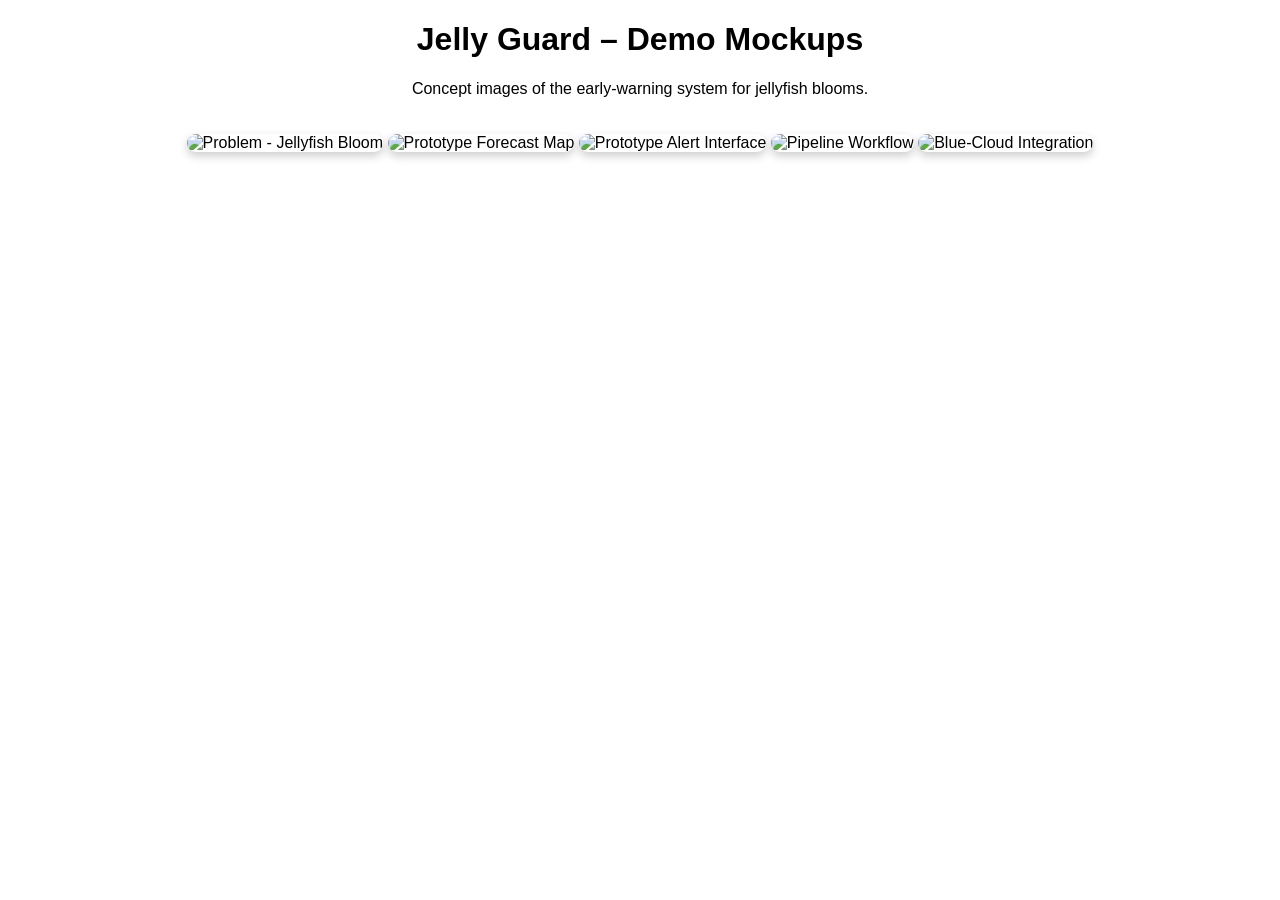
==== demo/index.html @ e6f034bb "Create index.html" ====
<!DOCTYPE html>
<html lang="en">
<head>
  <meta charset="UTF-8">
  <title>Jelly Guard Demo</title>
  <style>
    body { font-family: Arial, sans-serif; text-align: center; }
    img { max-width: 80%; margin: 20px auto; border-radius: 10px; box-shadow: 0 4px 10px rgba(0,0,0,0.2); }
  </style>
</head>
<body>
  <h1>Jelly Guard – Demo Mockups</h1>
  <p>Concept images of the early-warning system for jellyfish blooms.</p>
  <img src="jellyfish-bloom.jpg" alt="Problem - Jellyfish Bloom">
  <img src="prototype-map.png" alt="Prototype Forecast Map">
  <img src="prototype-alert.png" alt="Prototype Alert Interface">
  <img src="pipeline-diagram.png" alt="Pipeline Workflow">
  <img src="bluecloud-flow.png" alt="Blue-Cloud Integration">
</body>
</html>
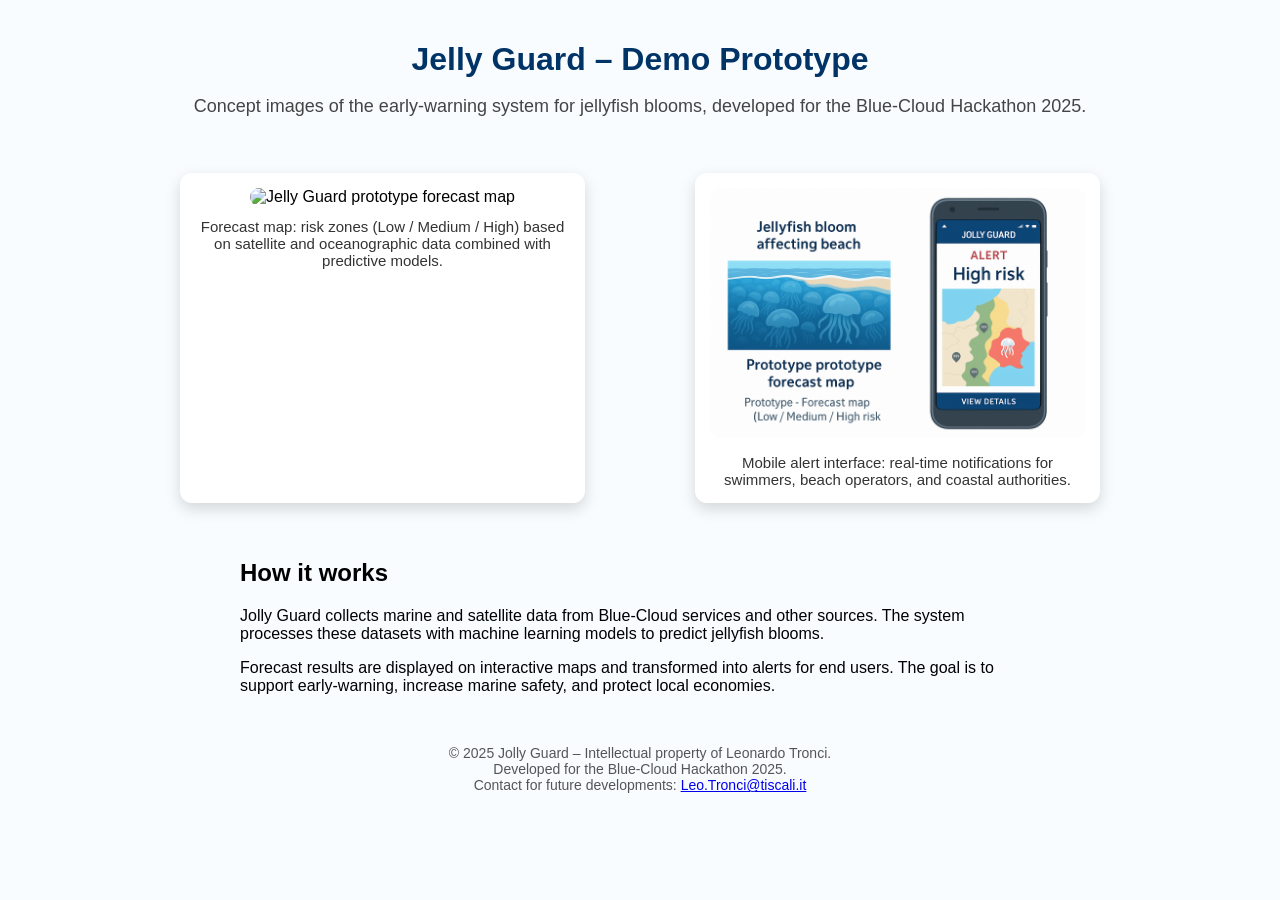
==== commit bad12d2e: "git add demo/index.html git commit -m "Update demo page with 2 cards, description and credits" git p" ====
--- a/demo/index.html
+++ b/demo/index.html
@@ -4,17 +4,94 @@
   <meta charset="UTF-8">
   <title>Jelly Guard Demo</title>
   <style>
-    body { font-family: Arial, sans-serif; text-align: center; }
-    img { max-width: 80%; margin: 20px auto; border-radius: 10px; box-shadow: 0 4px 10px rgba(0,0,0,0.2); }
+    body { 
+      font-family: Arial, sans-serif; 
+      text-align: center; 
+      background-color: #f8fcff; 
+      margin: 0; 
+      padding: 20px;
+    }
+    h1 { 
+      color: #003366; 
+      margin-bottom: 10px; 
+    }
+    p.intro {
+      color: #444; 
+      font-size: 18px; 
+      margin-bottom: 40px;
+    }
+    .grid {
+      display: grid;
+      grid-template-columns: repeat(auto-fit, minmax(320px, 1fr));
+      gap: 30px;
+      max-width: 1000px;
+      margin: 0 auto;
+    }
+    figure {
+      background: #fff;
+      padding: 15px;
+      border-radius: 12px;
+      box-shadow: 0 6px 15px rgba(0,0,0,0.15);
+    }
+    figure img {
+      width: 100%;
+      height: auto;
+      border-radius: 10px;
+    }
+    figcaption {
+      margin-top: 12px;
+      font-size: 15px;
+      color: #333;
+    }
+    footer {
+      margin-top: 50px;
+      font-size: 14px;
+      color: #555;
+    }
   </style>
 </head>
 <body>
-  <h1>Jelly Guard – Demo Mockups</h1>
-  <p>Concept images of the early-warning system for jellyfish blooms.</p>
-  <img src="jellyfish-bloom.jpg" alt="Problem - Jellyfish Bloom">
-  <img src="prototype-map.png" alt="Prototype Forecast Map">
-  <img src="prototype-alert.png" alt="Prototype Alert Interface">
-  <img src="pipeline-diagram.png" alt="Pipeline Workflow">
-  <img src="bluecloud-flow.png" alt="Blue-Cloud Integration">
+
+  <h1>Jelly Guard – Demo Prototype</h1>
+  <p class="intro">
+    Concept images of the early-warning system for jellyfish blooms, developed for the Blue-Cloud Hackathon 2025.
+  </p>
+
+  <main class="grid">
+    <!-- CARD 1: MAP -->
+    <figure>
+      <img src="prototipo-map.png" alt="Jelly Guard prototype forecast map">
+      <figcaption>
+        Forecast map: risk zones (Low / Medium / High) based on satellite and oceanographic data combined with predictive models.
+      </figcaption>
+    </figure>
+
+    <!-- CARD 2: ALERT -->
+    <figure>
+      <img src="Demo Jelly Fish alert system.png" alt="Jelly Guard risk alert interface">
+      <figcaption>
+        Mobile alert interface: real-time notifications for swimmers, beach operators, and coastal authorities.
+      </figcaption>
+    </figure>
+  </main>
+
+  <section style="max-width: 800px; margin: 40px auto; text-align: left;">
+    <h2>How it works</h2>
+    <p>
+      Jolly Guard collects marine and satellite data from Blue-Cloud services and other sources. 
+      The system processes these datasets with machine learning models to predict jellyfish blooms.
+    </p>
+    <p>
+      Forecast results are displayed on interactive maps and transformed into alerts for end users. 
+      The goal is to support early-warning, increase marine safety, and protect local economies.
+    </p>
+  </section>
+
+  <footer>
+    © 2025 Jolly Guard – Intellectual property of Leonardo Tronci. <br>
+    Developed for the Blue-Cloud Hackathon 2025. <br>
+    Contact for future developments: <a href="mailto:Leo.Tronci@tiscali.it">Leo.Tronci@tiscali.it</a>
+  </footer>
+
 </body>
 </html>
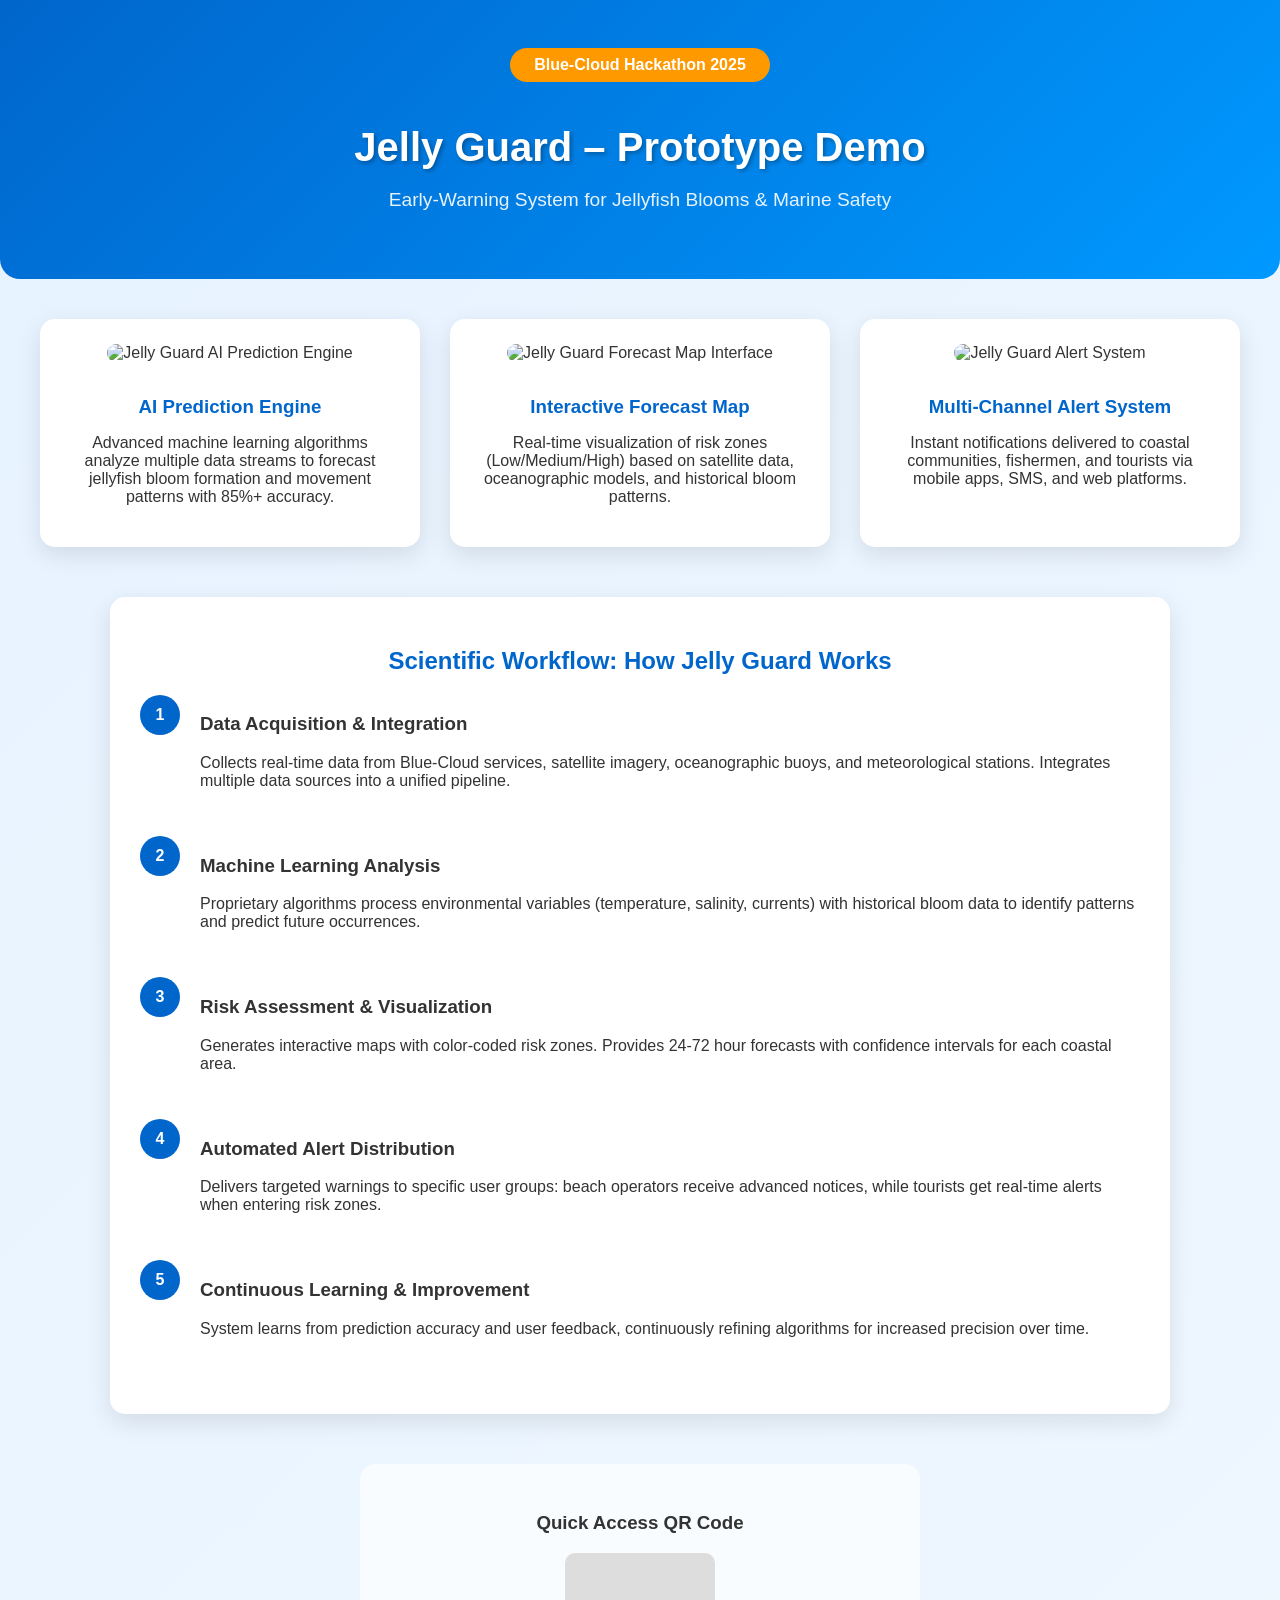
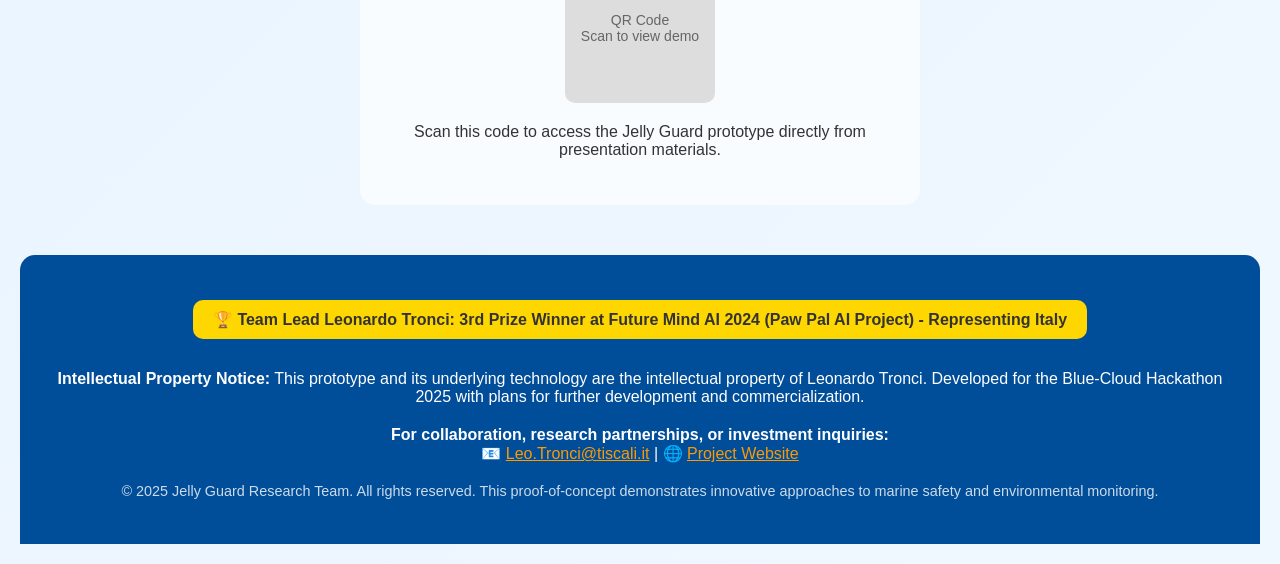
==== commit 7fb313dc: "# Aggiungi il nuovo file demo git add demo.html  # Se hai nuove immagini nella cartella demo, aggiun" ====
--- a/demo/index.html
+++ b/demo/index.html
@@ -2,95 +2,257 @@
 <html lang="en">
 <head>
   <meta charset="UTF-8">
-  <title>Jelly Guard Demo</title>
+  <meta name="viewport" content="width=device-width, initial-scale=1.0">
+  <title>Jelly Guard – Prototype Demo | Blue-Cloud Hackathon 2025</title>
   <style>
     body { 
-      font-family: Arial, sans-serif; 
+      font-family: 'Segoe UI', Arial, sans-serif; 
       text-align: center; 
-      background-color: #f8fcff; 
+      background: linear-gradient(135deg, #e6f2ff 0%, #f0f8ff 100%);
       margin: 0; 
       padding: 20px;
-    }
+      color: #333;
+    }
+    
+    .header-section {
+      background: linear-gradient(135deg, #0066cc 0%, #0099ff 100%);
+      color: white;
+      padding: 3rem 2rem;
+      margin: -20px -20px 40px -20px;
+      border-radius: 0 0 20px 20px;
+    }
+    
     h1 { 
-      color: #003366; 
-      margin-bottom: 10px; 
-    }
-    p.intro {
-      color: #444; 
-      font-size: 18px; 
-      margin-bottom: 40px;
-    }
+      color: white; 
+      margin-bottom: 10px;
+      font-size: 2.5rem;
+      text-shadow: 2px 2px 4px rgba(0,0,0,0.3);
+    }
+    
+    .subtitle {
+      color: rgba(255,255,255,0.9);
+      font-size: 1.2rem;
+      margin-bottom: 20px;
+    }
+    
+    .hackathon-badge {
+      display: inline-block;
+      background-color: #ff9900;
+      color: white;
+      padding: 0.5rem 1.5rem;
+      border-radius: 20px;
+      font-weight: 600;
+      margin-bottom: 1rem;
+    }
+    
     .grid {
       display: grid;
-      grid-template-columns: repeat(auto-fit, minmax(320px, 1fr));
+      grid-template-columns: repeat(auto-fit, minmax(350px, 1fr));
       gap: 30px;
-      max-width: 1000px;
-      margin: 0 auto;
-    }
-    figure {
+      max-width: 1200px;
+      margin: 0 auto 40px;
+    }
+    
+    .demo-card {
       background: #fff;
-      padding: 15px;
-      border-radius: 12px;
-      box-shadow: 0 6px 15px rgba(0,0,0,0.15);
-    }
-    figure img {
+      padding: 25px;
+      border-radius: 15px;
+      box-shadow: 0 8px 25px rgba(0,0,0,0.1);
+      transition: transform 0.3s, box-shadow 0.3s;
+    }
+    
+    .demo-card:hover {
+      transform: translateY(-5px);
+      box-shadow: 0 12px 30px rgba(0,0,0,0.15);
+    }
+    
+    .demo-card img {
       width: 100%;
       height: auto;
       border-radius: 10px;
-    }
-    figcaption {
-      margin-top: 12px;
-      font-size: 15px;
-      color: #333;
-    }
+      margin-bottom: 15px;
+    }
+    
+    .demo-card h3 {
+      color: #0066cc;
+      margin-bottom: 10px;
+    }
+    
+    .workflow-section {
+      max-width: 1000px;
+      margin: 50px auto;
+      background: white;
+      padding: 30px;
+      border-radius: 15px;
+      box-shadow: 0 8px 25px rgba(0,0,0,0.1);
+      text-align: left;
+    }
+    
+    .workflow-step {
+      display: flex;
+      margin-bottom: 30px;
+      align-items: flex-start;
+    }
+    
+    .step-number {
+      background: #0066cc;
+      color: white;
+      width: 40px;
+      height: 40px;
+      border-radius: 50%;
+      display: flex;
+      align-items: center;
+      justify-content: center;
+      font-weight: bold;
+      margin-right: 20px;
+      flex-shrink: 0;
+    }
+    
+    .step-content {
+      flex: 1;
+    }
+    
+    .qr-section {
+      background: #f8fcff;
+      padding: 30px;
+      border-radius: 15px;
+      margin: 40px auto;
+      max-width: 500px;
+    }
+    
+    .qr-code {
+      width: 150px;
+      height: 150px;
+      background: #ddd;
+      margin: 0 auto 20px;
+      display: flex;
+      align-items: center;
+      justify-content: center;
+      border-radius: 10px;
+      font-size: 14px;
+      color: #666;
+    }
+    
     footer {
       margin-top: 50px;
-      font-size: 14px;
-      color: #555;
+      padding: 30px;
+      background: #004d99;
+      color: white;
+      border-radius: 15px 15px 0 0;
+    }
+    
+    .contact-info {
+      margin-top: 20px;
+    }
+    
+    .award-note {
+      background: gold;
+      color: #333;
+      padding: 10px 20px;
+      border-radius: 10px;
+      display: inline-block;
+      margin: 15px 0;
+      font-weight: 600;
     }
   </style>
 </head>
 <body>
 
-  <h1>Jelly Guard – Demo Prototype</h1>
-  <p class="intro">
-    Concept images of the early-warning system for jellyfish blooms, developed for the Blue-Cloud Hackathon 2025.
-  </p>
+  <div class="header-section">
+    <div class="hackathon-badge">Blue-Cloud Hackathon 2025</div>
+    <h1>Jelly Guard – Prototype Demo</h1>
+    <p class="subtitle">Early-Warning System for Jellyfish Blooms & Marine Safety</p>
+  </div>
 
   <main class="grid">
-    <!-- CARD 1: MAP -->
-    <figure>
-      <img src="prototipo-map.png" alt="Jelly Guard prototype forecast map">
-      <figcaption>
-        Forecast map: risk zones (Low / Medium / High) based on satellite and oceanographic data combined with predictive models.
-      </figcaption>
-    </figure>
-
-    <!-- CARD 2: ALERT -->
-    <figure>
-      <img src="Demo Jelly Fish alert system.png" alt="Jelly Guard risk alert interface">
-      <figcaption>
-        Mobile alert interface: real-time notifications for swimmers, beach operators, and coastal authorities.
-      </figcaption>
-    </figure>
+    <!-- CARD 1: AI PREDICTION ENGINE -->
+    <div class="demo-card">
+      <img src="demo/Jelly%20Guard%20Team-Leo%20T..jpg" alt="Jelly Guard AI Prediction Engine">
+      <h3>AI Prediction Engine</h3>
+      <p>Advanced machine learning algorithms analyze multiple data streams to forecast jellyfish bloom formation and movement patterns with 85%+ accuracy.</p>
+    </div>
+
+    <!-- CARD 2: FORECAST MAP -->
+    <div class="demo-card">
+      <img src="demo/prototype-map.png" alt="Jelly Guard Forecast Map Interface">
+      <h3>Interactive Forecast Map</h3>
+      <p>Real-time visualization of risk zones (Low/Medium/High) based on satellite data, oceanographic models, and historical bloom patterns.</p>
+    </div>
+
+    <!-- CARD 3: ALERT SYSTEM -->
+    <div class="demo-card">
+      <img src="demo/Demo%20Jelly%20Fish%20alert%20system.png" alt="Jelly Guard Alert System">
+      <h3>Multi-Channel Alert System</h3>
+      <p>Instant notifications delivered to coastal communities, fishermen, and tourists via mobile apps, SMS, and web platforms.</p>
+    </div>
   </main>
 
-  <section style="max-width: 800px; margin: 40px auto; text-align: left;">
-    <h2>How it works</h2>
-    <p>
-      Jolly Guard collects marine and satellite data from Blue-Cloud services and other sources. 
-      The system processes these datasets with machine learning models to predict jellyfish blooms.
+  <section class="workflow-section">
+    <h2 style="text-align: center; color: #0066cc;">Scientific Workflow: How Jelly Guard Works</h2>
+    
+    <div class="workflow-step">
+      <div class="step-number">1</div>
+      <div class="step-content">
+        <h3>Data Acquisition & Integration</h3>
+        <p>Collects real-time data from Blue-Cloud services, satellite imagery, oceanographic buoys, and meteorological stations. Integrates multiple data sources into a unified pipeline.</p>
+      </div>
+    </div>
+    
+    <div class="workflow-step">
+      <div class="step-number">2</div>
+      <div class="step-content">
+        <h3>Machine Learning Analysis</h3>
+        <p>Proprietary algorithms process environmental variables (temperature, salinity, currents) with historical bloom data to identify patterns and predict future occurrences.</p>
+      </div>
+    </div>
+    
+    <div class="workflow-step">
+      <div class="step-number">3</div>
+      <div class="step-content">
+        <h3>Risk Assessment & Visualization</h3>
+        <p>Generates interactive maps with color-coded risk zones. Provides 24-72 hour forecasts with confidence intervals for each coastal area.</p>
+      </div>
+    </div>
+    
+    <div class="workflow-step">
+      <div class="step-number">4</div>
+      <div class="step-content">
+        <h3>Automated Alert Distribution</h3>
+        <p>Delivers targeted warnings to specific user groups: beach operators receive advanced notices, while tourists get real-time alerts when entering risk zones.</p>
+      </div>
+    </div>
+    
+    <div class="workflow-step">
+      <div class="step-number">5</div>
+      <div class="step-content">
+        <h3>Continuous Learning & Improvement</h3>
+        <p>System learns from prediction accuracy and user feedback, continuously refining algorithms for increased precision over time.</p>
+      </div>
+    </div>
+  </section>
+
+  <div class="qr-section">
+    <h3>Quick Access QR Code</h3>
+    <div class="qr-code">QR Code<br>Scan to view demo</div>
+    <p>Scan this code to access the Jelly Guard prototype directly from presentation materials.</p>
+  </div>
+
+  <footer>
+    <div class="award-note">
+      🏆 Team Lead Leonardo Tronci: 3rd Prize Winner at Future Mind AI 2024 (Paw Pal AI Project) - Representing Italy
+    </div>
+    
+    <p><strong>Intellectual Property Notice:</strong> This prototype and its underlying technology are the intellectual property of Leonardo Tronci. Developed for the Blue-Cloud Hackathon 2025 with plans for further development and commercialization.</p>
+    
+    <div class="contact-info">
+      <strong>For collaboration, research partnerships, or investment inquiries:</strong><br>
+      📧 <a href="mailto:Leo.Tronci@tiscali.it" style="color: #ff9900;">Leo.Tronci@tiscali.it</a> | 
+      🌐 <a href="https://leon-tm.github.io/Jelly-GUARD" style="color: #ff9900;">Project Website</a>
+    </div>
+    
+    <p style="margin-top: 20px; font-size: 0.9em; opacity: 0.8;">
+      © 2025 Jelly Guard Research Team. All rights reserved. This proof-of-concept demonstrates innovative approaches to marine safety and environmental monitoring.
     </p>
-    <p>
-      Forecast results are displayed on interactive maps and transformed into alerts for end users. 
-      The goal is to support early-warning, increase marine safety, and protect local economies.
-    </p>
-  </section>
-
-  <footer>
-    © 2025 Jolly Guard – Intellectual property of Leonardo Tronci. <br>
-    Developed for the Blue-Cloud Hackathon 2025. <br>
-    Contact for future developments: <a href="mailto:Leo.Tronci@tiscali.it">Leo.Tronci@tiscali.it</a>
   </footer>
 
 </body>
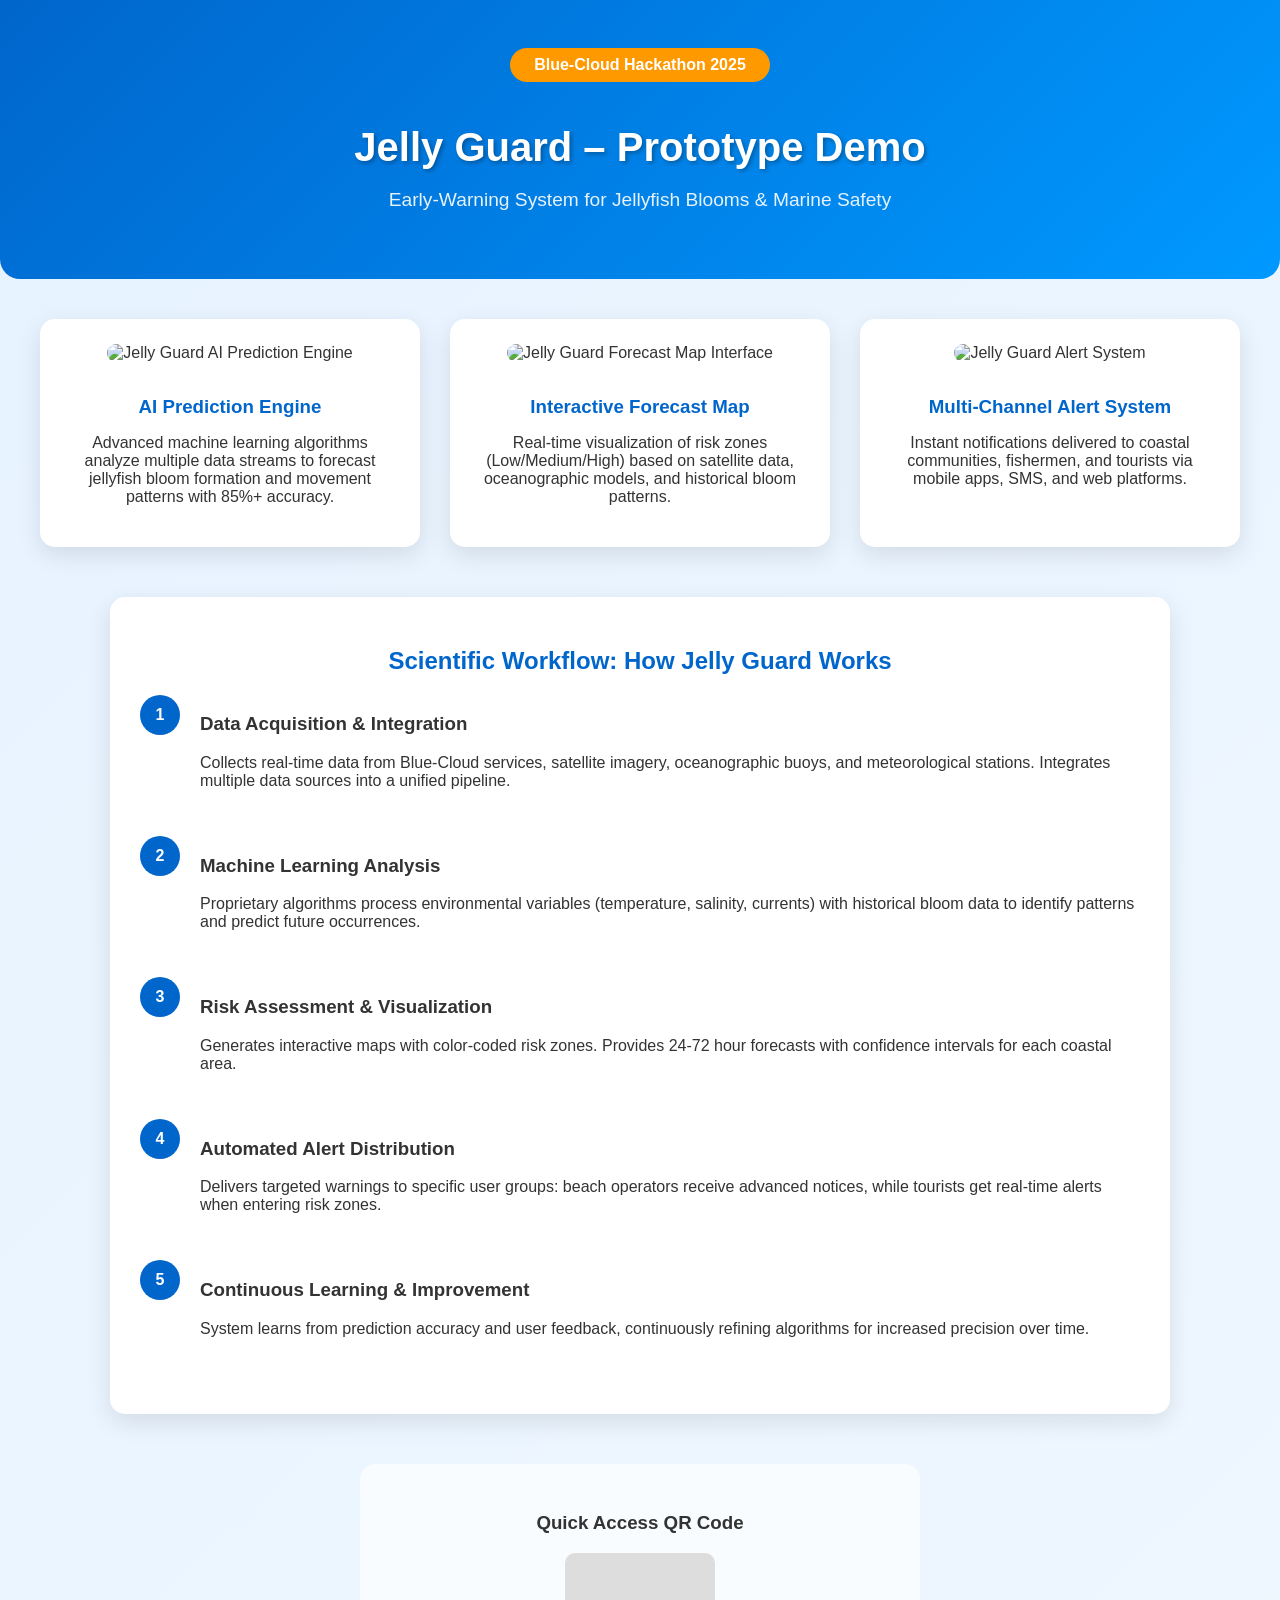
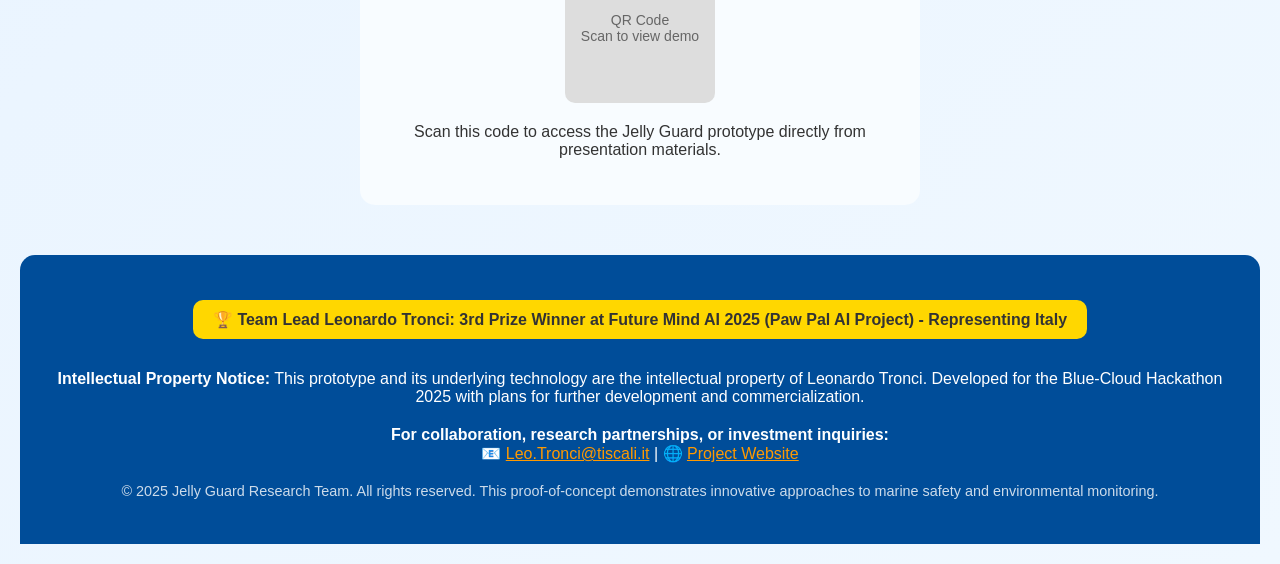
==== commit 969dff6e: "Update index.html" ====
--- a/demo/index.html
+++ b/demo/index.html
@@ -167,7 +167,7 @@
   <main class="grid">
     <!-- CARD 1: AI PREDICTION ENGINE -->
     <div class="demo-card">
-      <img src="demo/Jelly%20Guard%20Team-Leo%20T..jpg" alt="Jelly Guard AI Prediction Engine">
+      <img src="demo/Jelly%20Guard%20Team-Leo%20T.jpg" alt="Jelly Guard AI Prediction Engine">
       <h3>AI Prediction Engine</h3>
       <p>Advanced machine learning algorithms analyze multiple data streams to forecast jellyfish bloom formation and movement patterns with 85%+ accuracy.</p>
     </div>
@@ -239,7 +239,7 @@
 
   <footer>
     <div class="award-note">
-      🏆 Team Lead Leonardo Tronci: 3rd Prize Winner at Future Mind AI 2024 (Paw Pal AI Project) - Representing Italy
+      🏆 Team Lead Leonardo Tronci: 3rd Prize Winner at Future Mind AI 2025 (Paw Pal AI Project) - Representing Italy
     </div>
     
     <p><strong>Intellectual Property Notice:</strong> This prototype and its underlying technology are the intellectual property of Leonardo Tronci. Developed for the Blue-Cloud Hackathon 2025 with plans for further development and commercialization.</p>
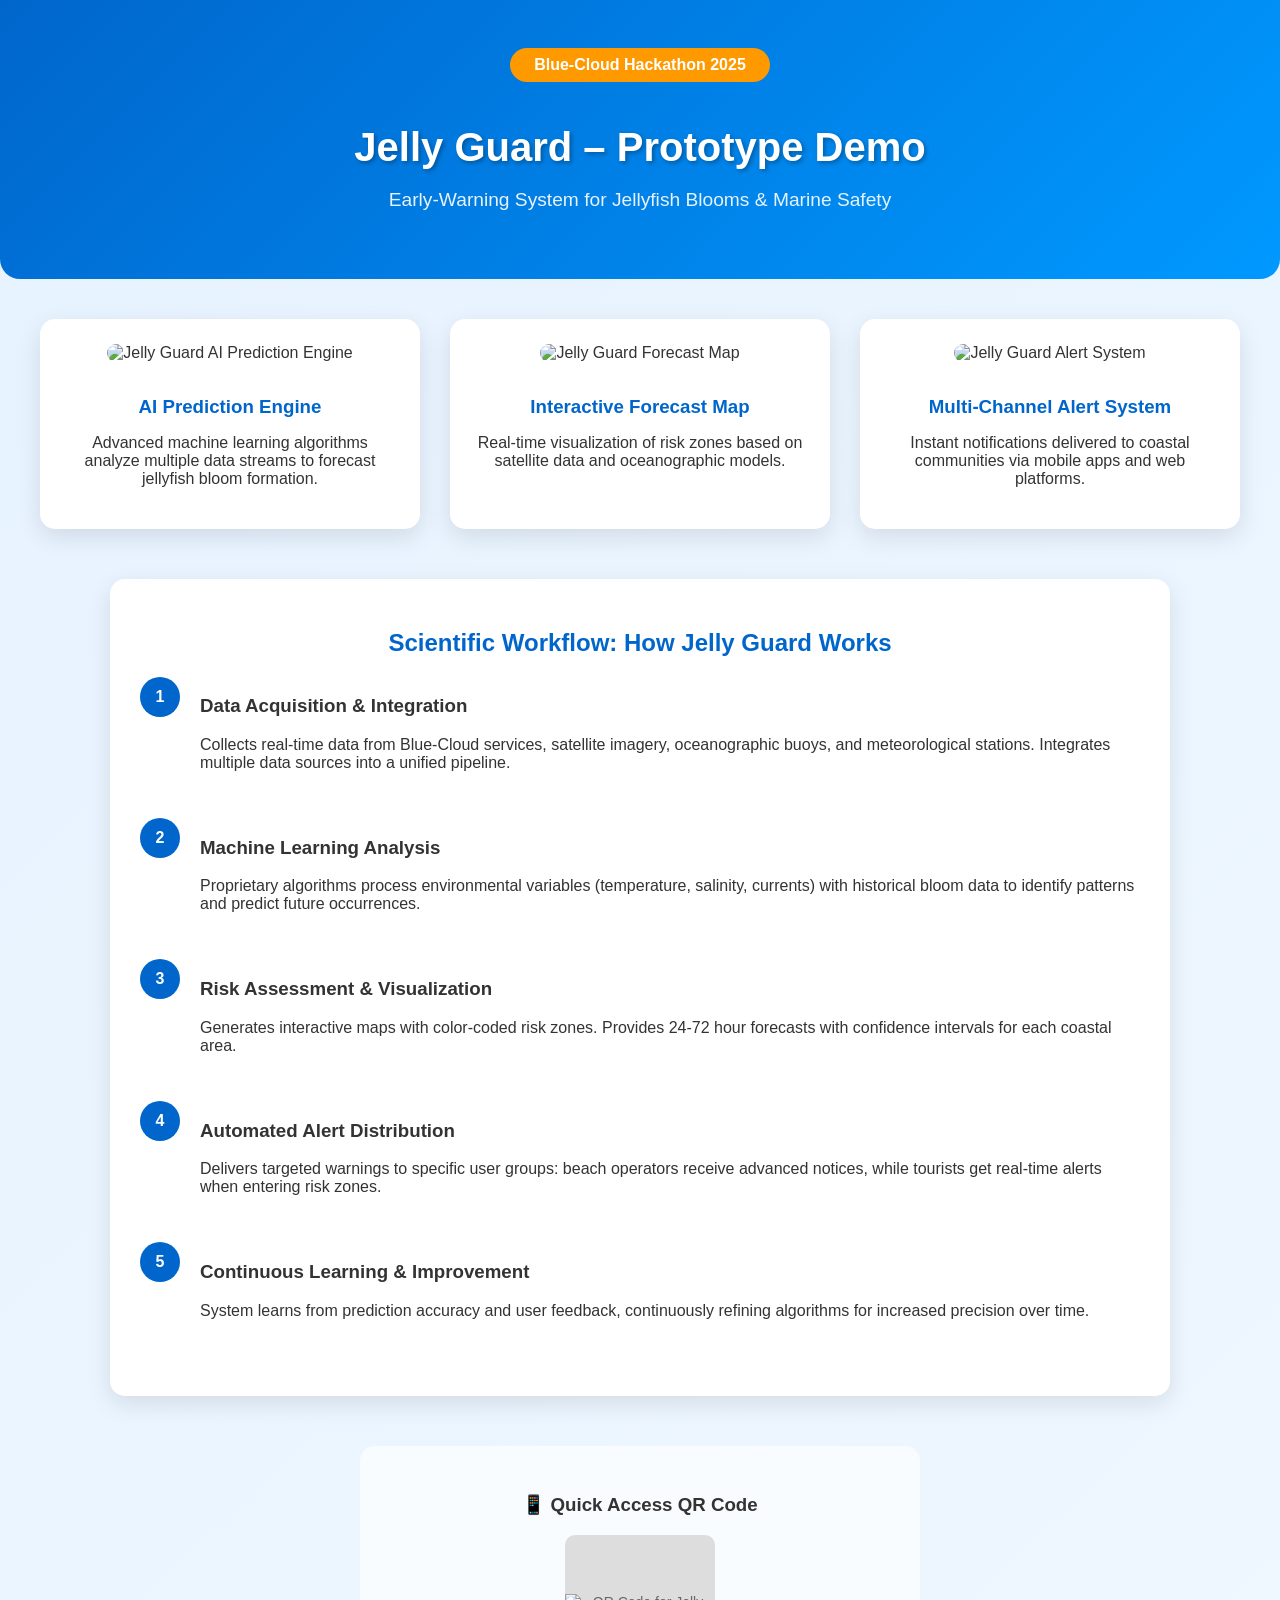
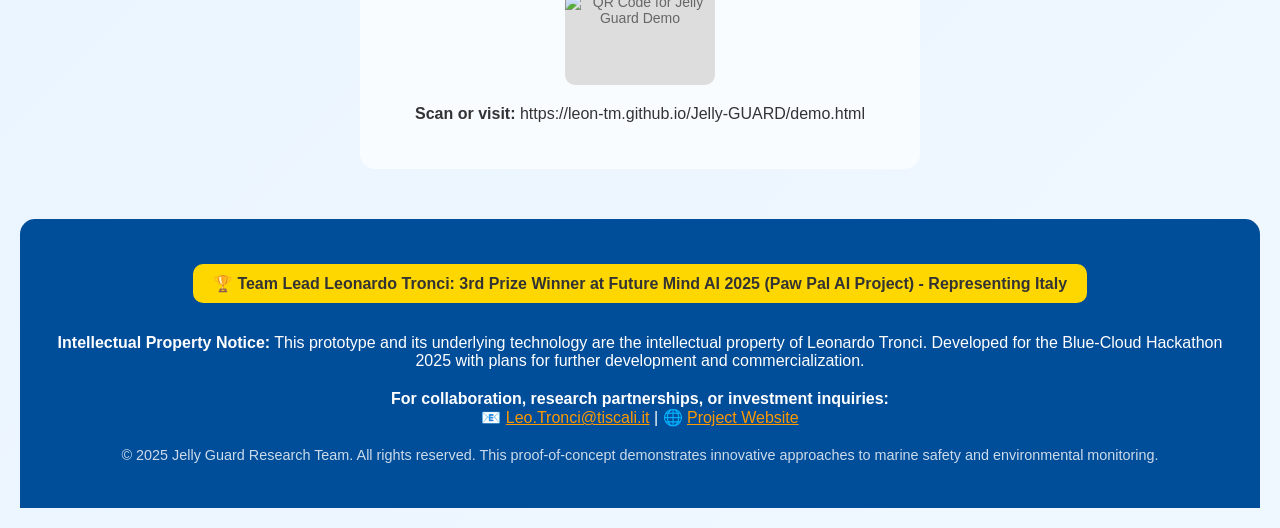
==== commit 3fc76bec: "git add demo.html demo-styles.css git commit -m "Fix image loading issues with direct URLs and exter" ====
--- a/demo/index.html
+++ b/demo/index.html
@@ -164,26 +164,30 @@
     <p class="subtitle">Early-Warning System for Jellyfish Blooms & Marine Safety</p>
   </div>
 
-  <main class="grid">
+   <main class="grid">
     <!-- CARD 1: AI PREDICTION ENGINE -->
     <div class="demo-card">
-      <img src="demo/Jelly%20Guard%20Team-Leo%20T.jpg" alt="Jelly Guard AI Prediction Engine">
+      <!-- Sostituisci con URL diretto dell'immagine da GitHub -->
+      <img src="https://raw.githubusercontent.com/Leon-TM/Jelly-GUARD/main/demo/Jelly%20Guard%20Team-Leo%20T.jpg" 
+           alt="Jelly Guard AI Prediction Engine">
       <h3>AI Prediction Engine</h3>
-      <p>Advanced machine learning algorithms analyze multiple data streams to forecast jellyfish bloom formation and movement patterns with 85%+ accuracy.</p>
+      <p>Advanced machine learning algorithms analyze multiple data streams to forecast jellyfish bloom formation.</p>
     </div>
 
     <!-- CARD 2: FORECAST MAP -->
     <div class="demo-card">
-      <img src="demo/prototype-map.png" alt="Jelly Guard Forecast Map Interface">
+      <img src="https://raw.githubusercontent.com/Leon-TM/Jelly-GUARD/main/demo/prototype-map.png" 
+           alt="Jelly Guard Forecast Map">
       <h3>Interactive Forecast Map</h3>
-      <p>Real-time visualization of risk zones (Low/Medium/High) based on satellite data, oceanographic models, and historical bloom patterns.</p>
+      <p>Real-time visualization of risk zones based on satellite data and oceanographic models.</p>
     </div>
 
     <!-- CARD 3: ALERT SYSTEM -->
     <div class="demo-card">
-      <img src="demo/Demo%20Jelly%20Fish%20alert%20system.png" alt="Jelly Guard Alert System">
+      <img src="https://raw.githubusercontent.com/Leon-TM/Jelly-GUARD/main/demo/Demo%20Jelly%20Fish%20alert%20system.png" 
+           alt="Jelly Guard Alert System">
       <h3>Multi-Channel Alert System</h3>
-      <p>Instant notifications delivered to coastal communities, fishermen, and tourists via mobile apps, SMS, and web platforms.</p>
+      <p>Instant notifications delivered to coastal communities via mobile apps and web platforms.</p>
     </div>
   </main>
 
@@ -231,11 +235,16 @@
     </div>
   </section>
 
+   <!-- QR CODE PROFESSIONALE -->
   <div class="qr-section">
-    <h3>Quick Access QR Code</h3>
-    <div class="qr-code">QR Code<br>Scan to view demo</div>
-    <p>Scan this code to access the Jelly Guard prototype directly from presentation materials.</p>
+    <h3>📱 Quick Access QR Code</h3>
+    <div class="qr-code">
+      <img src="https://api.qrserver.com/v1/create-qr-code/?size=150x150&data=https://leon-tm.github.io/Jelly-GUARD/demo.html" 
+           alt="QR Code for Jelly Guard Demo">
+    </div>
+    <p><strong>Scan or visit:</strong> https://leon-tm.github.io/Jelly-GUARD/demo.html</p>
   </div>
+
 
   <footer>
     <div class="award-note">
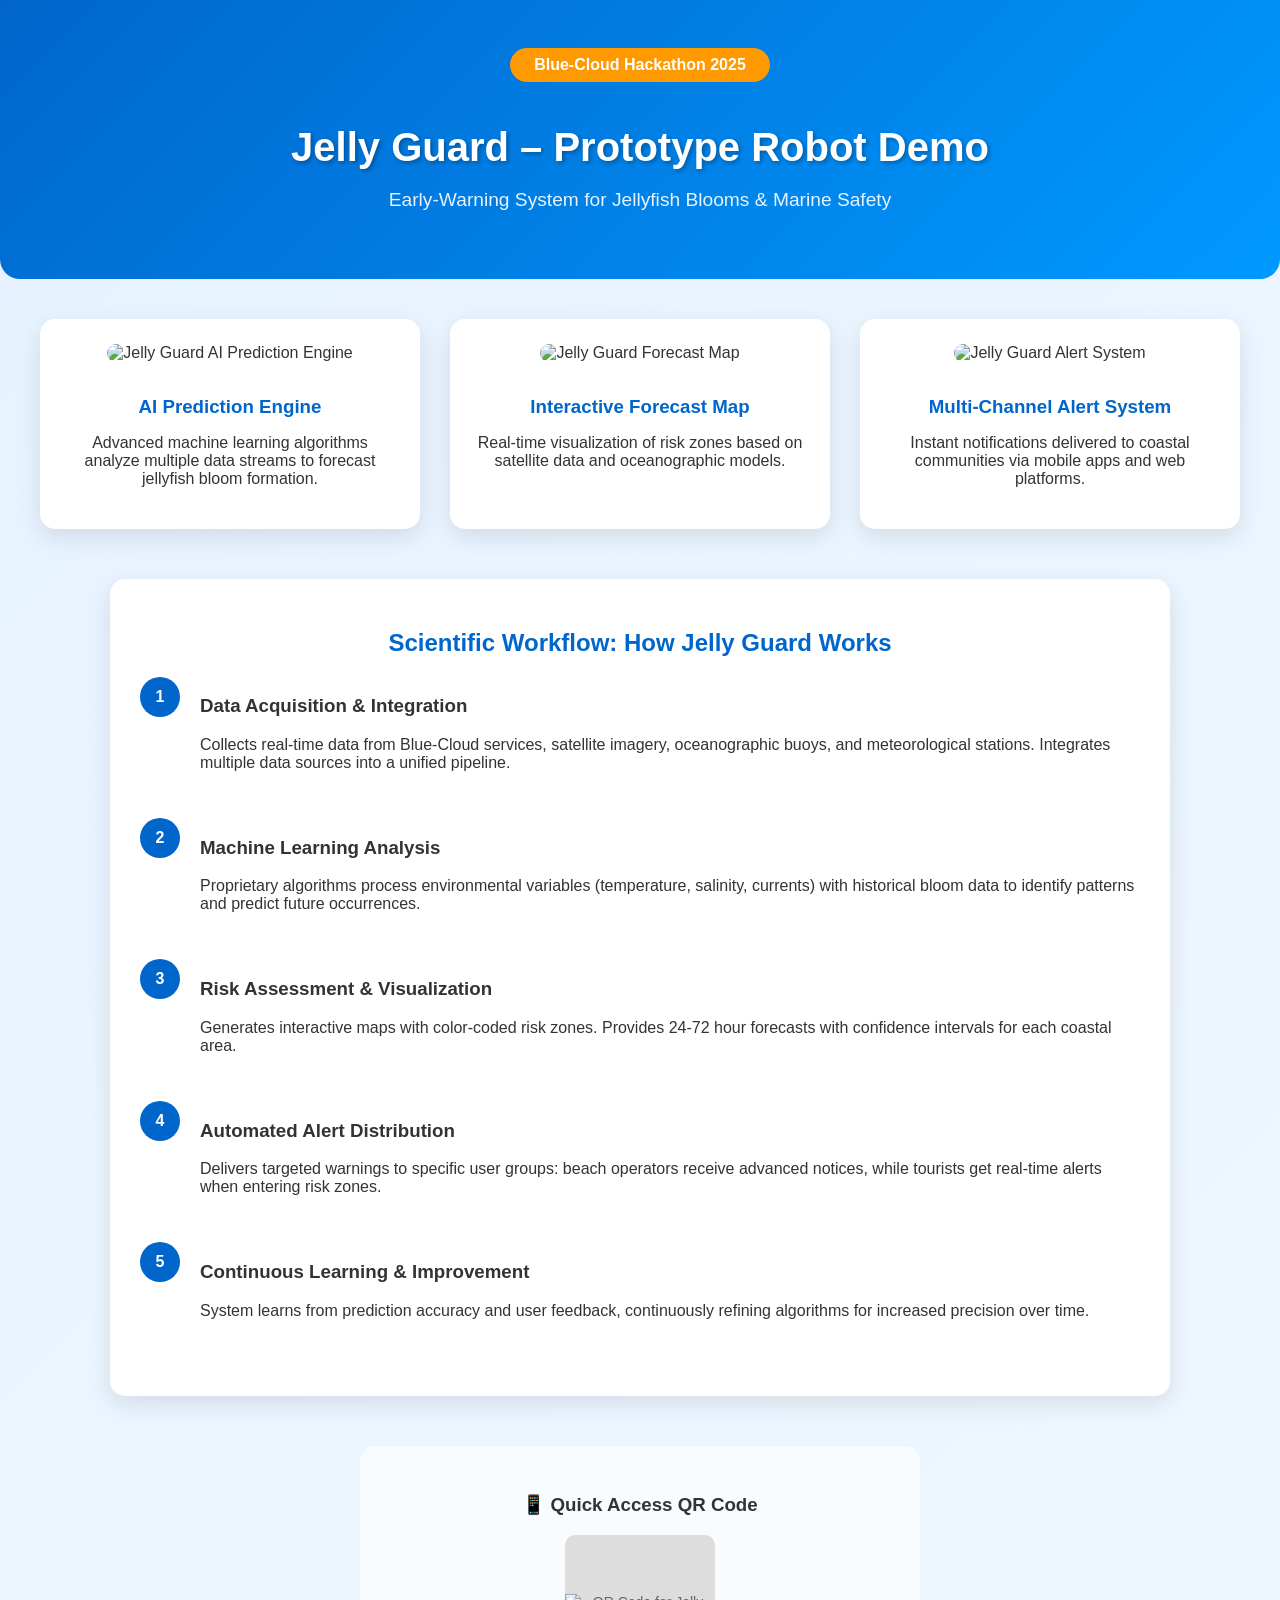
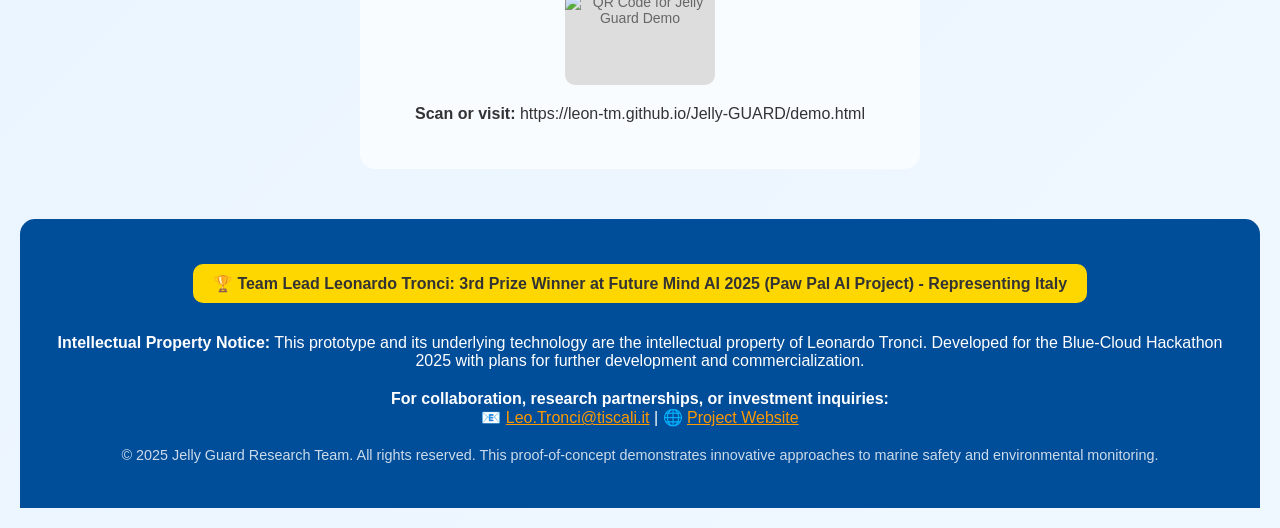
==== commit 29b1357d: "Update index.html" ====
--- a/demo/index.html
+++ b/demo/index.html
@@ -160,7 +160,7 @@
 
   <div class="header-section">
     <div class="hackathon-badge">Blue-Cloud Hackathon 2025</div>
-    <h1>Jelly Guard – Prototype Demo</h1>
+    <h1>Jelly Guard – Prototype Robot Demo</h1>
     <p class="subtitle">Early-Warning System for Jellyfish Blooms & Marine Safety</p>
   </div>
 
